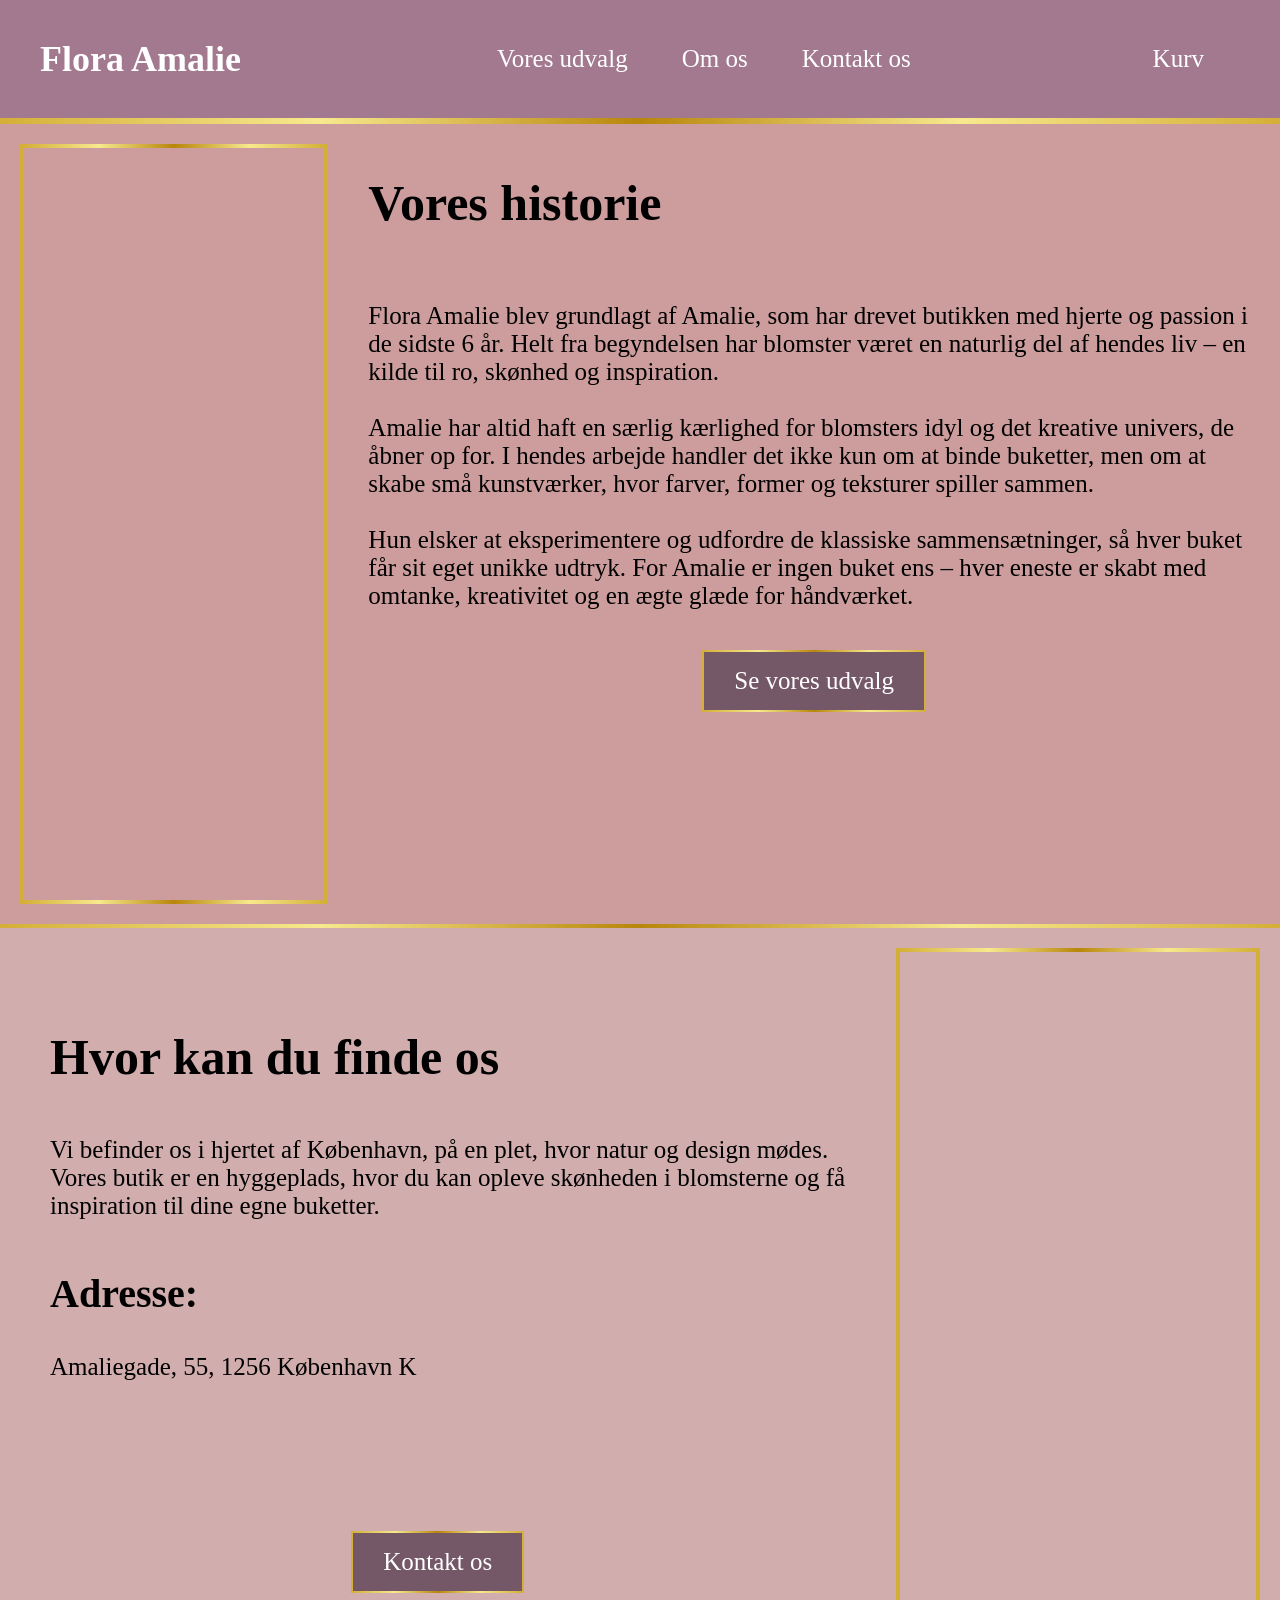
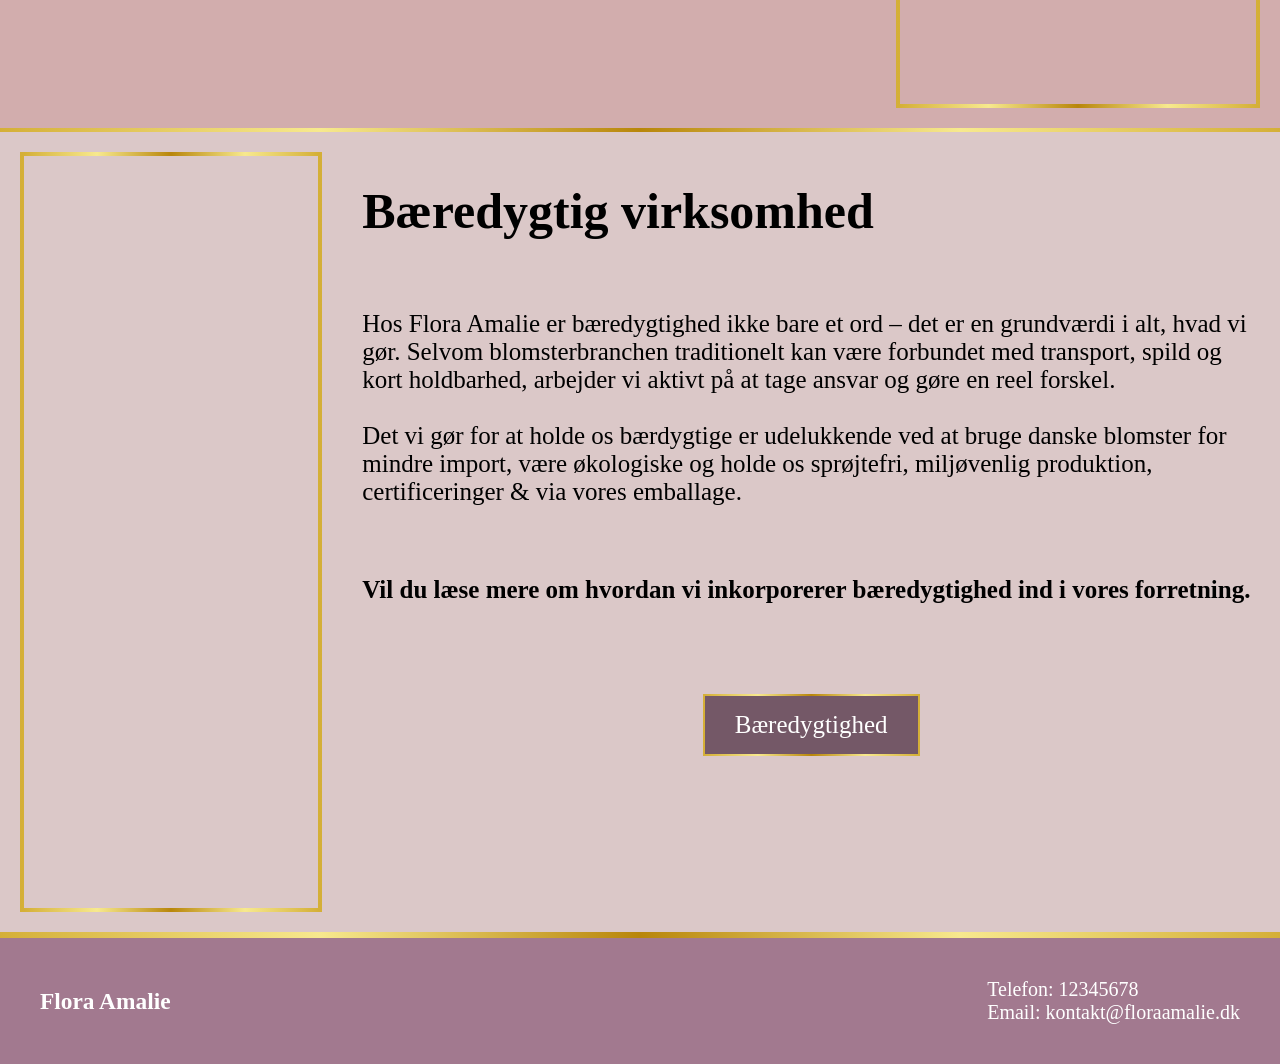
==== omosfloraamalie.html @ f0c8247d "Add files via upload" ====
<!doctype html>
<html lang="en">
  <head>
    <meta charset="UTF-8" />
    <meta name="viewport" content="width=device-width, initial-scale=1.0" />
    <title>Om os</title>
    <link rel="stylesheet" href="blomsterbutik.css" />
  </head>
  <body>
    <header class="header">
      <div class="logo">
        <a href="blomsterbutik.html">Flora Amalie</a>
      </div>

      <nav class="nav">
        <a href="menukort.html">Vores udvalg</a>
        <a href="omosfloraamalie.html">Om os</a>
        <a href="kontaktos.html">Kontakt os</a>
      </nav>

      <div id="kurvBtn">Kurv</div>
      <nav class="offcanvas" id="offcanvasMenu">
        <div id="closeBtn">Luk</div>
      </nav>
    </header>
    <section>
      <div class="omosbaggrund1">
        <img src="ana-maltez-dz1JMcL5qNA-unsplash.jpg" alt="" />
        <div id="historien">
          <h2>Vores historie</h2>
          <p>
            Flora Amalie blev grundlagt af Amalie, som har drevet butikken med
            hjerte og passion i de sidste 6 år. Helt fra begyndelsen har
            blomster været en naturlig del af hendes liv – en kilde til ro,
            skønhed og inspiration. <br />
            <br />
            Amalie har altid haft en særlig kærlighed for blomsters idyl og det
            kreative univers, de åbner op for. I hendes arbejde handler det ikke
            kun om at binde buketter, men om at skabe små kunstværker, hvor
            farver, former og teksturer spiller sammen. <br />
            <br />
            Hun elsker at eksperimentere og udfordre de klassiske
            sammensætninger, så hver buket får sit eget unikke udtryk. For
            Amalie er ingen buket ens – hver eneste er skabt med omtanke,
            kreativitet og en ægte glæde for håndværket.
          </p>
          <a href="menukort.html"><button>Se vores udvalg</button></a>
        </div>
      </div>
      <div class="omosbaggrund2">
        <div id="hvoromos">
          <h2>Hvor kan du finde os</h2>
          <p>
            Vi befinder os i hjertet af København, på en plet, hvor natur og
            design mødes. Vores butik er en hyggeplads, hvor du kan opleve
            skønheden i blomsterne og få inspiration til dine egne buketter.
          </p>
          <h3>Adresse:</h3>
          <br />
          <br />
          <p>Amaliegade, 55, 1256 København K</p>
          <a href="kontaktos.html"><button>Kontakt os</button></a>
        </div>
        <img src="roman-kraft-_oH66az_yug-unsplash.jpg" alt="" />
      </div>
      <div class="omosbaggrund3">
        <img src="alisa-anton-D4Blldtly00-unsplash.jpg" alt="" />
        <div id="bæredygtighed">
          <h2>Bæredygtig virksomhed</h2>
          <p>
            Hos Flora Amalie er bæredygtighed ikke bare et ord – det er en
            grundværdi i alt, hvad vi gør. Selvom blomsterbranchen traditionelt
            kan være forbundet med transport, spild og kort holdbarhed, arbejder
            vi aktivt på at tage ansvar og gøre en reel forskel. <br /><br />
            Det vi gør for at holde os bærdygtige er udelukkende ved at bruge
            danske blomster for mindre import, være økologiske og holde os
            sprøjtefri, miljøvenlig produktion, certificeringer & via vores
            emballage.
          </p>
          <h3>
            Vil du læse mere om hvordan vi inkorporerer bæredygtighed ind i
            vores forretning. <br />
          </h3>
          <button>Bæredygtighed</button>
        </div>
      </div>
    </section>
    <footer>
      <h3>Flora Amalie</h3>
      <p>
        Telefon: 12345678 <br />
        Email: kontakt@floraamalie.dk
      </p>
    </footer>
    <script src="blomsterbutik.js"></script>
  </body>
</html>
---- blomsterbutik.css ----
/* Sætter regler for hele siden */
* {
  margin: 0;
  padding: 0;
}

body {
  background-color: #fff;
  font-family: "Times New Roman", Times, serif;
}
#frontpage {
  background:
    linear-gradient(rgba(0, 0, 0, 0.3), rgba(0, 0, 0, 0.5)),
    url("valentina-d-UNbftEXc9ws-unsplash.jpg");
  background-size: cover; /* fylder hele skærmen */
  background-position: center; /* centrerer billedet */
  background-repeat: no-repeat;
}

#infobaggrund {
  background-color: #ebdada;
  max-width: 1200px;
  margin: 50px auto;
  border: 6px solid transparent;
  border-image: linear-gradient(
      90deg,
      #d4af37,
      #f7e98e,
      #b8860b,
      #f7e98e,
      #d4af37
    )
    1;
}

/* styler typografi for h2 */
h2 {
  font-size: 50px;
  text-align: center;
  margin: 50px;
  color: #fff;
}

/* Her styler jeg min linje */
hr {
  border: none;
  height: 2px;
  width: 90%;
  margin: auto;
  background: linear-gradient(
    90deg,
    #d4af37,
    #f7e98e,
    #b8860b,
    #f7e98e,
    #d4af37
  );
}

/* her styler jeg min header */
.header {
  display: flex;
  justify-content: space-between;
  align-items: center;

  background-color: #a2798f;
  color: white;
  padding: 15px 40px;

  border-bottom: 6px solid transparent;
  border-image: linear-gradient(
      90deg,
      #d4af37,
      #f7e98e,
      #b8860b,
      #f7e98e,
      #d4af37
    )
    1;
}

.logo * {
  font-size: 36px;
  font-weight: bold;
  text-decoration: none;
  color: white;
}

.nav a {
  margin-left: 50px;
  display: inline-block;
  font-size: 25px;
  text-decoration: none;
  color: white;
  transition: transform 0.3s ease;
}
.nav a:hover {
  transform: scale(1.2);
}

/* INFO SEKTION */
.info {
  display: flex;
  flex-direction: column;
  align-items: center;

  margin: 70px 150px;
  font-size: 30px;
  text-align: center;
}

h1 {
  margin-bottom: 50px;
}

/* ===================== */
/* KNAPPER */
/* ===================== */
#kurvBtn,
#closeBtn {
  padding: 10px 16px;
  margin: 20px;
  font-size: 25px;
  cursor: pointer;
}

/* ===================== */
/* SIDEMENU (OFFCANVAS) */
/* ===================== */
.offcanvas {
  position: fixed;
  top: 0;
  right: 0;

  width: 250px;
  height: 100vh;
  padding: 20px;

  background: #a2798f;
  color: white;

  transform: translateX(100%);
  transition: transform 0.3s ease;

  border: 6px solid transparent;
  border-image: linear-gradient(
      90deg,
      #d4af37,
      #f7e98e,
      #b8860b,
      #f7e98e,
      #d4af37
    )
    1;
}

.offcanvas.open {
  transform: translateX(0);
}

/* styling af bobler */
.bobbel1,
.bobbel2,
.bobbel3 {
  margin-top: 70px;
  margin-bottom: 70px;
  background-color: #93b2e5;
  border-radius: 50%;
  background:
    linear-gradient(#93b2e5, #93b2e5) padding-box,
    linear-gradient(90deg, #d4af37, #f7e98e, #b8860b, #f7e98e, #d4af37)
      border-box;
  border: 6px solid transparent;
  /* Gør så boblerne zoomer når man holder musen over dem */
  transition: transform 0.3s ease;
}
#infocontainer {
  display: flex;
  justify-content: space-between;
  margin: 60px;
}
/* gør så boblerne bliver større når man holder musen over dem */
.bobbel1:hover,
.bobbel2:hover,
.bobbel3:hover {
  transform: scale(1.3);
}

#infocontainer a {
  display: flex;
  font-size: 50px;
  text-decoration: none;
  color: #fff;
  font-weight: bold;
  margin-top: 40%;
  justify-content: center; /* vandret */
  align-items: center; /* lodret */
}

.bobbel1,
.bobbel3 {
  width: 350px;
  height: 350px;
}

.bobbel2 {
  width: 400px;
  height: 400px;
}

/* BILLEDER */
img {
  margin: 50px;
  max-width: 800px;
  height: auto;
  display: block;
  margin: 0 auto;
}

/* ===================== */
/* SLIDESHOW */
/* ===================== */
#slideshowcon {
  max-width: 500px;
  margin: 0 auto;
  margin-bottom: 50px;
  position: relative;
  display: grid;
  grid-template-areas: "slide";
  overflow: hidden;
  position: relative;
  border: 6px solid transparent;
  border-image: linear-gradient(
      90deg,
      #d4af37,
      #f7e98e,
      #b8860b,
      #f7e98e,
      #d4af37
    )
    1;
}

.slide {
  grid-area: slide;
}

.slide img {
  width: 100%;
  height: auto;
}

/* SLIDESHOW TEKST */
.caption {
  position: absolute;
  bottom: 20px;
  left: 20px;

  color: rgba(0, 0, 0, 0.8);
  font-family: system-ui;
}

/* SLIDESHOW KNAPPER */
.prev,
.next {
  top: 50%;
  font-size: 40px;
  color: rgba(0, 0, 0, 0.696);
  cursor: pointer;
  position: absolute;
  transform: translateY(-50%);
  transition: 0.2s ease;
}

.prev {
  left: 10px;
}

.next {
  right: 10px;
}

.prev:hover,
.next:hover {
  color: white;
}

.åbningstider {
  margin-bottom: 50px;
}

.åbningstider p {
  color: white;
  text-align: center;
  font-size: 30px;
  line-height: 150%;
}

/* ===================== */
/* Overlay pop op tekst */
/* ===================== */
#popup-overlay {
  display: none;
  position: fixed;
  top: 0;
  left: 0;
  width: 100%;
  height: 100%;
  background: rgba(0, 0, 0, 0.6); /* Mørkt lag bagved */
  align-items: center;
  justify-content: center;
  z-index: 9999;
}
#blomstpopup {
  max-width: 200px;
  height: auto;
  display: block;
  margin-bottom: 20px;
}

#popup {
  background: white;

  padding: 40px;
  max-width: 500px;
  width: 90%;
  position: relative;
  text-align: center;
  border: 6px solid transparent;
  border-image: linear-gradient(
      90deg,
      #d4af37,
      #f7e98e,
      #b8860b,
      #f7e98e,
      #d4af37
    )
    1;
}

#popup p {
  line-height: 150%;
  font-size: large;
}
#popup h2 {
  font-size: 50px;
  margin-bottom: 20px;
  color: black;
}

#luk-knap {
  position: absolute;
  top: 10px;
  right: 15px;
  font-size: 40px;
  background: none;
  border: none;
  cursor: pointer;
}

/* Styling af Footer */
footer {
  display: flex;
  flex-wrap: wrap;
  align-items: center;
  justify-content: space-between;
  padding: 40px;
  background-color: #a2798f;
  color: white;
  border-top: 6px solid transparent;
  border-image: linear-gradient(
      90deg,
      #d4af37,
      #f7e98e,
      #b8860b,
      #f7e98e,
      #d4af37
    )
    1;
  font-size: 20px;
}

/* =============== */
/* Her laver jeg siden til vores udvalg */
/* =============== */
.voresudvalg {
  align-items: center;
  height: 1900px;
  background-color: #d7c6cf;
  max-width: 2000px;
  margin: 50px;
  display: grid;
  padding: 40px 20px;
  grid-template-columns: 1fr 1fr 1fr;
  grid-template-rows: 1fr 3fr;
  gap: 20px;
  border: 6px solid transparent;
  border-image: linear-gradient(
      90deg,
      #d4af37,
      #f7e98e,
      #b8860b,
      #f7e98e,
      #d4af37
    )
    1;
}

#baggrund {
  margin: auto;
  margin-top: 20px;
  background-color: #fff;
  max-width: 500px;
  height: 900px;
  border: 2px solid transparent;
  border-image: linear-gradient(
      90deg,
      #d4af37,
      #f7e98e,
      #b8860b,
      #f7e98e,
      #d4af37
    )
    1;
}

.buket img {
  padding: 10px;
  max-width: 400px;
  margin: 20px;
  border: 2px solid transparent;
  border-image: linear-gradient(
      90deg,
      #d4af37,
      #f7e98e,
      #b8860b,
      #f7e98e,
      #d4af37
    )
    1;
}

.buket p {
  font-size: 20px;
  padding: 10px;
  text-align: center;
}

.buket h3 {
  font-weight: bold;
  font-size: 30px;
  text-align: center;
}

.buket button {
  background-color: #a2798f;

  color: white;
  display: block;
  margin: 20px auto;
  padding: 15px 30px;
  font-size: 25px;
  cursor: pointer;
  font-family: "Times New Roman", Times, serif;
  border: 2px solid transparent;
  border-image: linear-gradient(
      90deg,
      #d4af37,
      #f7e98e,
      #b8860b,
      #f7e98e,
      #d4af37
    )
    1;
}

button:hover {
  transition: transform 0.3s ease;
  transform: scale(1.1);
}

.udvalginfo h1 {
  text-align: center;
  margin: 50px;
  font-size: 50px;
}

.udvalginfo p {
  justify-content: center;
  align-items: center;
  text-align: center;
  font-size: 25px;
}
#infotilvalg {
  color: rgb(133, 128, 128);
}

/* =============== */
/* Her laver jeg siden til om os */
/* =============== */
.omosbaggrund1 {
  margin: 0;
  background-color: #cd9d9d;
  height: 800px;
  display: flex;
  border-bottom: 4px solid transparent;
  border-image: linear-gradient(
      90deg,
      #d4af37,
      #f7e98e,
      #b8860b,
      #f7e98e,
      #d4af37
    )
    1;
}

.omosbaggrund1 h2 {
  font-size: 50px;
  color: black;
  text-align: left;
  margin-left: 20px;
}

.omosbaggrund1 p {
  color: black;
  font-size: 25px;
  padding: 20px;
}

#historien {
  justify-content: center;
}

.omosbaggrund1 img {
  width: 800px;
  height: auto;
  object-fit: cover;
  margin: 20px;
  border: 4px solid transparent;
  border-image: linear-gradient(
      90deg,
      #d4af37,
      #f7e98e,
      #b8860b,
      #f7e98e,
      #d4af37
    )
    1;
}

.omosbaggrund1 button {
  background-color: #745867;
  color: white;
  display: block;
  margin: 20px auto;
  padding: 15px 30px;
  font-size: 25px;
  cursor: pointer;
  font-family: "Times New Roman", Times, serif;
  border: 2px solid transparent;
  border-image: linear-gradient(
      90deg,
      #d4af37,
      #f7e98e,
      #b8860b,
      #f7e98e,
      #d4af37
    )
    1;
}

.omosbaggrund2 {
  margin: 0;
  background-color: #d2adad;
  height: 800px;
  display: flex;
  border-bottom: 4px solid transparent;
  border-image: linear-gradient(
      90deg,
      #d4af37,
      #f7e98e,
      #b8860b,
      #f7e98e,
      #d4af37
    )
    1;
}

.omosbaggrund2 img {
  width: 800px;
  height: auto;
  object-fit: cover;
  margin: 20px;
  border: 4px solid transparent;
  border-image: linear-gradient(
      90deg,
      #d4af37,
      #f7e98e,
      #b8860b,
      #f7e98e,
      #d4af37
    )
    1;
}

.omosbaggrund2 p {
  color: black;
  font-size: 25px;

  margin-left: 50px;
}

.omosbaggrund2 h2 {
  font-size: 50px;
  color: black;
  text-align: left;
  margin-left: 50px;
  margin-top: 100px;
}

#hvoromos h3 {
  font-size: 40px;
  margin-left: 50px;
  margin-top: 50px;
}

#hvoromos a {
  text-decoration: none;
}

#historien a {
  text-decoration: none;
}

#hvoromos button {
  background-color: #745867;
  color: white;
  display: block;
  margin: 150px auto;
  padding: 15px 30px;
  font-size: 25px;
  cursor: pointer;
  font-family: "Times New Roman", Times, serif;
  border: 2px solid transparent;
  border-image: linear-gradient(
      90deg,
      #d4af37,
      #f7e98e,
      #b8860b,
      #f7e98e,
      #d4af37
    )
    1;
}

.omosbaggrund3 {
  margin: 0;
  background-color: #dbc8c8;
  height: 800px;
  display: flex;
}

.omosbaggrund3 h2 {
  font-size: 50px;
  color: black;
  text-align: left;
  margin-left: 20px;
}

.omosbaggrund3 p {
  color: black;
  font-size: 25px;
  padding: 20px;
}

.omosbaggrund3 img {
  width: 800px;
  height: auto;
  object-fit: cover;
  margin: 20px;
  border: 4px solid transparent;
  border-image: linear-gradient(
      90deg,
      #d4af37,
      #f7e98e,
      #b8860b,
      #f7e98e,
      #d4af37
    )
    1;
}

.omosbaggrund3 h3 {
  font-size: 25px;
  margin-left: 20px;
  margin-top: 50px;
}

.omosbaggrund3 button {
  background-color: #745867;
  color: white;
  display: block;
  margin: 90px auto;
  padding: 15px 30px;
  font-size: 25px;
  cursor: pointer;
  font-family: "Times New Roman", Times, serif;
  border: 2px solid transparent;
  border-image: linear-gradient(
      90deg,
      #d4af37,
      #f7e98e,
      #b8860b,
      #f7e98e,
      #d4af37
    )
    1;
}

/* =============== */
/* Her laver jeg siden til Kontakt os */
/* =============== */
.baggrundkontakt {
  background-color: #d7c6cf;
  width: 800px;
  margin: 70px auto;

  background-color: #d7c6cf;
  padding: 50px 50px;
  border: 2px solid transparent;
  border-image: linear-gradient(
      90deg,
      #d4af37,
      #f7e98e,
      #b8860b,
      #f7e98e,
      #d4af37
    )
    1;
}

.baggrundkontakt h1 {
  margin-bottom: 50px;
  font-size: 50px;
}

.baggrundkontakt p {
  margin-bottom: 50px;
  font-size: 25px;
}

.baggrundkontakt img {
  max-width: 300px;
  margin: 50px auto;
}

.baggrundkontakt h2 {
  color: black;
  text-align: left;
  margin-left: 5px;
}
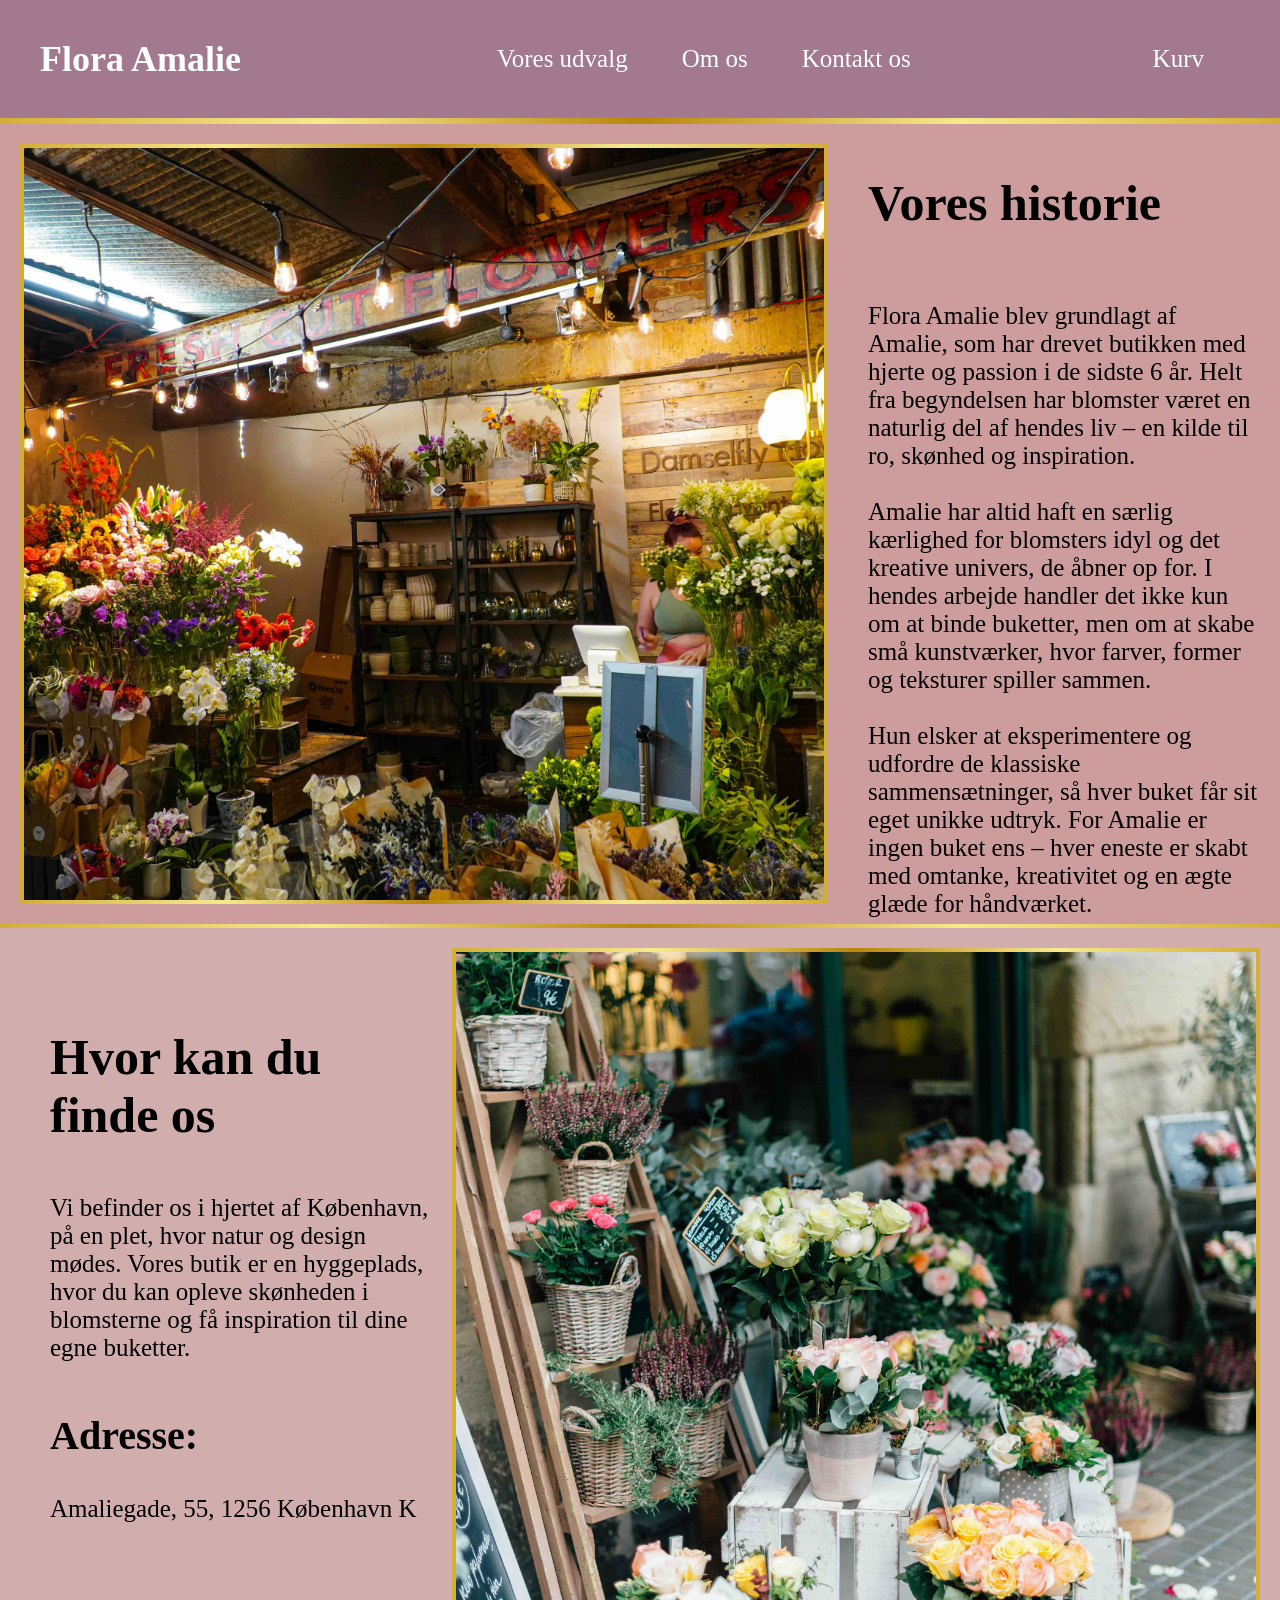
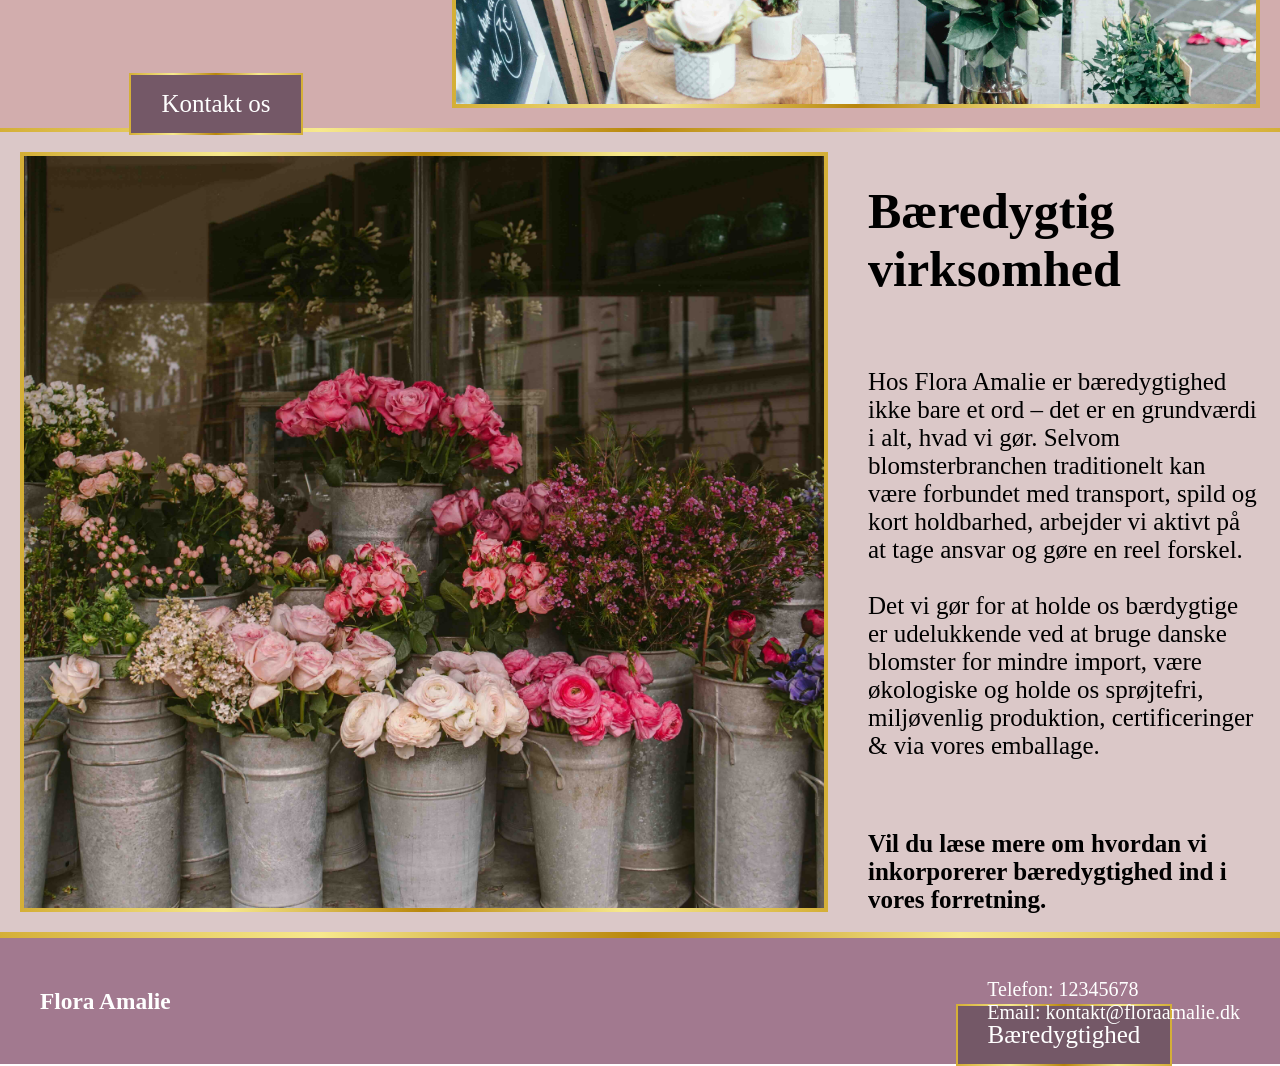
==== commit bf895b9e: "Add files via upload" ====
--- a/omosfloraamalie.html
+++ b/omosfloraamalie.html
@@ -9,7 +9,7 @@
   <body>
     <header class="header">
       <div class="logo">
-        <a href="blomsterbutik.html">Flora Amalie</a>
+        <a href="index.html">Flora Amalie</a>
       </div>
 
       <nav class="nav">
@@ -25,7 +25,7 @@
     </header>
     <section>
       <div class="omosbaggrund1">
-        <img src="ana-maltez-dz1JMcL5qNA-unsplash.jpg" alt="" />
+        <img src="ana-maltez-dz1JMcL5qNA-unsplashkompri.jpeg" alt="" />
         <div id="historien">
           <h2>Vores historie</h2>
           <p>
@@ -61,10 +61,10 @@
           <p>Amaliegade, 55, 1256 København K</p>
           <a href="kontaktos.html"><button>Kontakt os</button></a>
         </div>
-        <img src="roman-kraft-_oH66az_yug-unsplash.jpg" alt="" />
+        <img src="roman-kraft-_oH66az_yug-unsplashkompri.jpeg" alt="" />
       </div>
       <div class="omosbaggrund3">
-        <img src="alisa-anton-D4Blldtly00-unsplash.jpg" alt="" />
+        <img src="alisa-anton-D4Blldtly00-unsplashkompri.jpeg" alt="" />
         <div id="bæredygtighed">
           <h2>Bæredygtig virksomhed</h2>
           <p>
--- a/blomsterbutik.css
+++ b/blomsterbutik.css
@@ -11,7 +11,7 @@
 #frontpage {
   background:
     linear-gradient(rgba(0, 0, 0, 0.3), rgba(0, 0, 0, 0.5)),
-    url("valentina-d-UNbftEXc9ws-unsplash.jpg");
+    url("valentina-d-UNbftEXc9ws-unsplash.jpeg");
   background-size: cover; /* fylder hele skærmen */
   background-position: center; /* centrerer billedet */
   background-repeat: no-repeat;
@@ -136,8 +136,8 @@
   height: 100vh;
   padding: 20px;
 
-  background: #a2798f;
-  color: white;
+  background: white;
+  color: #a2798f;
 
   transform: translateX(100%);
   transition: transform 0.3s ease;
